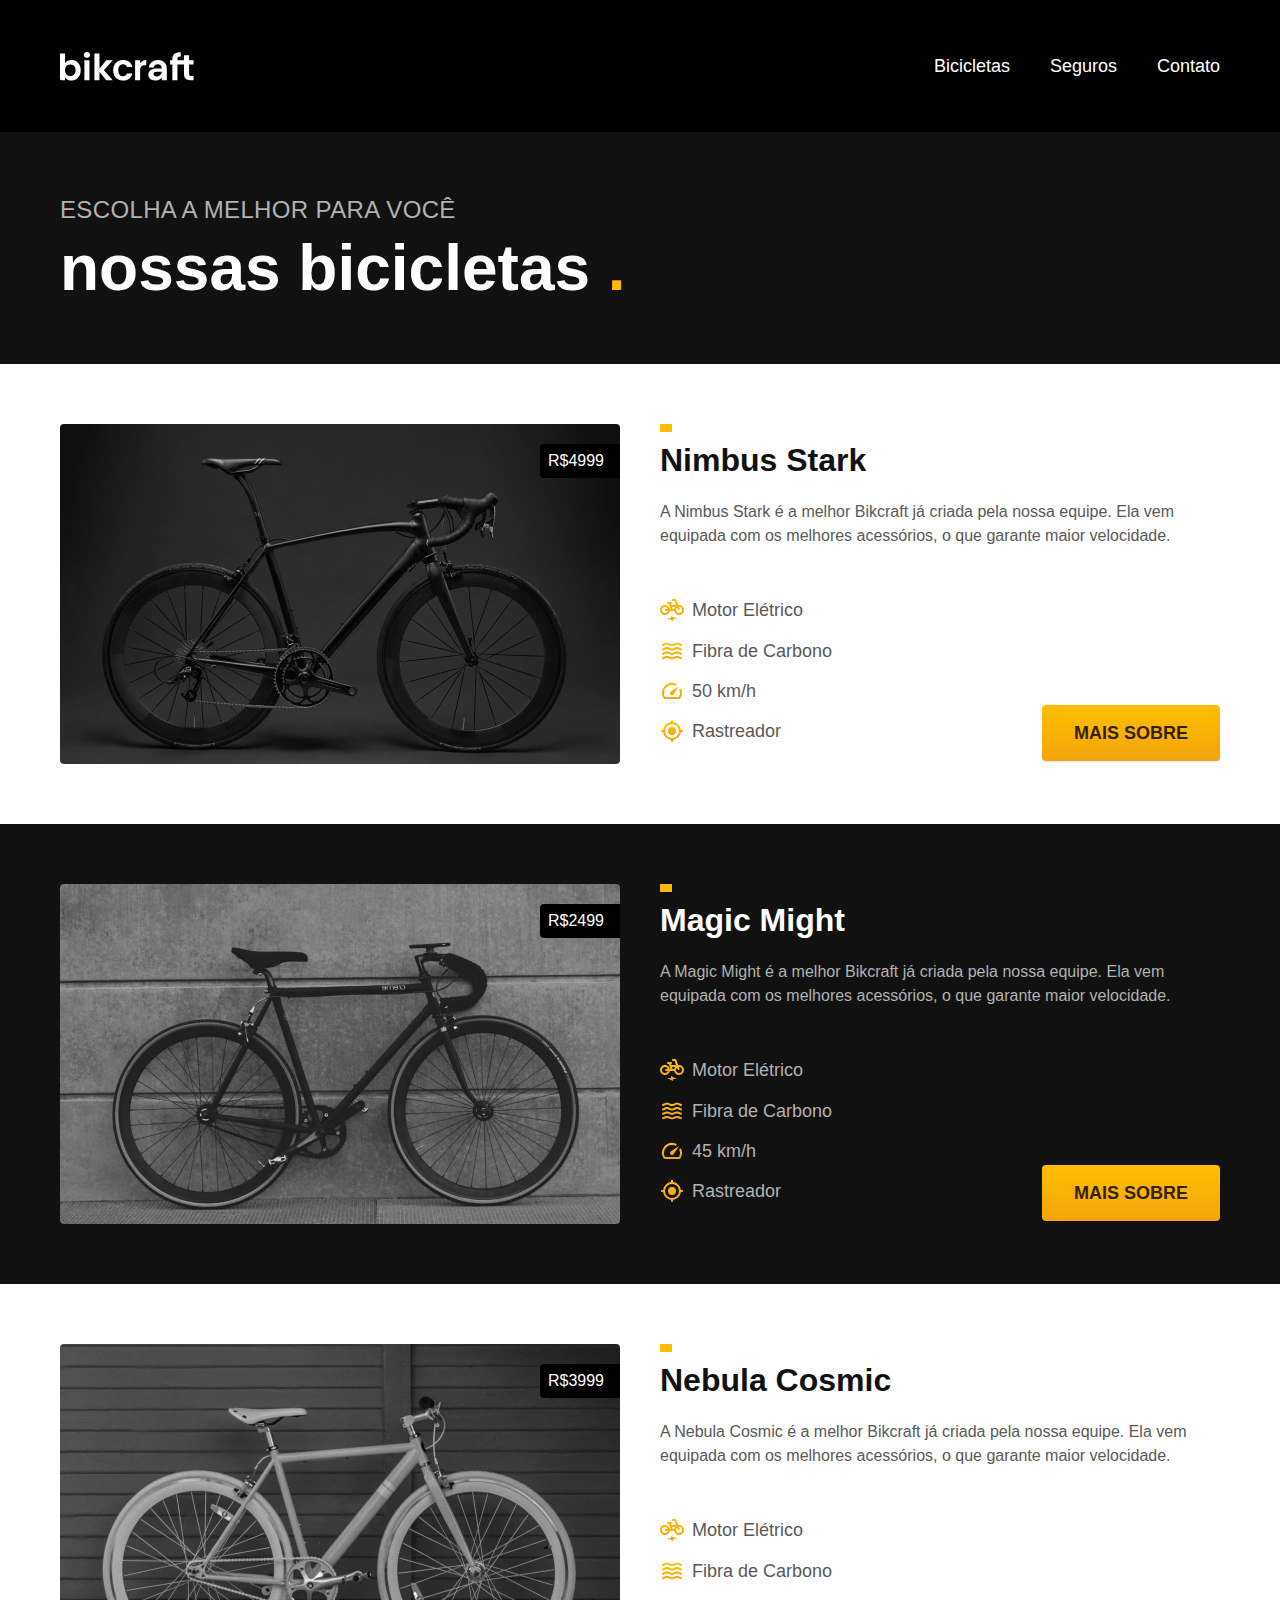
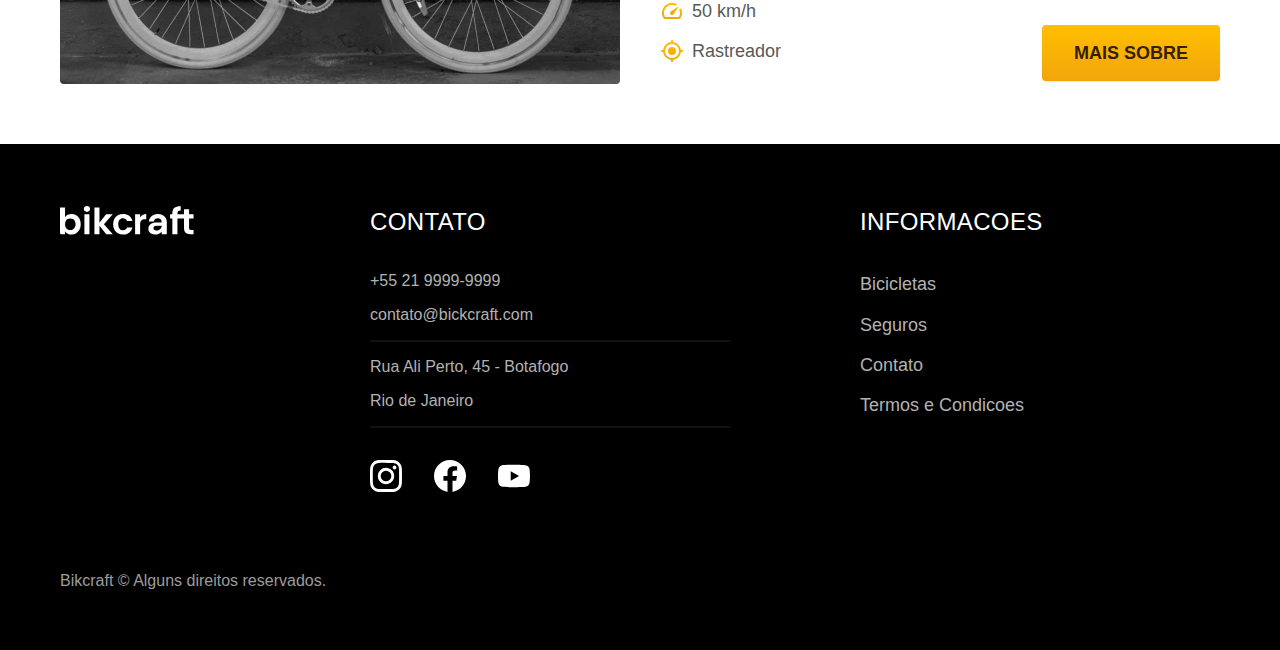
==== bicicletas.html @ ed925685 "paginas novas" ====
<!DOCTYPE html>
<html lang="pt-br">

<head>
  <meta charset="UTF-8">
  <meta name="viewport" content="width=device-width, initial-scale=1.0">
  <meta name="description" content="Termos e Condicoes">
  <link rel="stylesheet" href="css/style.css">
  <link rel="icon" href="./favicon.svg" type="image/svg+xml">
  <title>Bicicletas | BikCraft</title>
</head>

<body id="bicicletas">
  <header class="header-bg">
    <div class="header container">
      <a href="./"><img src="./img/bikcraft.svg" alt="Bicicleta Preta"></a>
      <nav aria-label="primaria">
        <ul class="header-menu font-1-m cor-0">
          <li><a href="./bicicletas.html">Bicicletas</a></li>
          <li><a href="./seguros.html">Seguros</a></li>
          <li><a href="./contato.html">Contato</a></li>
        </ul>
      </nav>
    </div>
  </header>

  <main>
    <div class="titulo-bg">
      <div class="titulo container">
        <p class="font-2-l-b cor-5">Escolha a melhor para você</p>
        <h1 class="font-1-xxl cor-0">nossas bicicletas <span class="cor-p1">.</span></h1>
      </div>
    </div>

    <div class="bicicletas container">
      <div class="bicicletas-imagem">
        <img src="./img/bicicletas/nimbus.jpg" alt="Bicicleta preta">
        <span class="font-2-m cor-0">R$4999</span>
      </div>
      <div class="bicicletas-conteudo">
        <h2 class="font-1-xl">Nimbus Stark</h2>
        <p class="font-2-s cor-8">A Nimbus Stark é a melhor Bikcraft já criada pela nossa equipe. Ela vem equipada com os melhores acessórios, o que garante maior velocidade.</p>

        <ul class="font-1-m cor-8">
          <li><img src="./img/icones/eletrica.svg" alt="">Motor Elétrico</li>
          <li><img src="./img/icones/carbono.svg" alt="">Fibra de Carbono</li>
          <li><img src="./img/icones/velocidade.svg" alt="">50 km/h</li>
          <li><img src="./img/icones/rastreador.svg" alt="">Rastreador</li>
        </ul>
        <a class="botao seta" href="./bicletas/nimbus.html">Mais sobre</a>
      </div>
    </div>

    <div class="bicicletas-bg">
      <div class="bicicletas container">
        <div class="bicicletas-imagem">
          <img src="./img/bicicletas/magic.jpg" alt="Bicicleta preta">
          <span class="font-2-m cor-0">R$2499</span>
        </div>
        <div class="bicicletas-conteudo">
          <h2 class="font-1-xl cor-0">Magic Might</h2>
          <p class="font-2-s cor-5">A Magic Might é a melhor Bikcraft já criada pela nossa equipe. Ela vem equipada com os melhores acessórios, o que garante maior velocidade.</p>

          <ul class="font-1-m cor-5">
            <li><img src="./img/icones/eletrica.svg" alt="">Motor Elétrico</li>
            <li><img src="./img/icones/carbono.svg" alt="">Fibra de Carbono</li>
            <li><img src="./img/icones/velocidade.svg" alt="">45 km/h</li>
            <li><img src="./img/icones/rastreador.svg" alt="">Rastreador</li>
          </ul>
          <a class="botao seta" href="./bicletas/magic.html">Mais sobre</a>
        </div>
      </div>
    </div>

    <div class="bicicletas container">
      <div class="bicicletas-imagem">
        <img src="./img/bicicletas/nebula.jpg" alt="Bicicleta preta">
        <span class="font-2-m cor-0">R$3999</span>
      </div>
      <div class="bicicletas-conteudo">
        <h2 class="font-1-xl">Nebula Cosmic</h2>
        <p class="font-2-s cor-8">A Nebula Cosmic é a melhor Bikcraft já criada pela nossa equipe. Ela vem equipada com os melhores acessórios, o que garante maior velocidade.</p>

        <ul class="font-1-m cor-8">
          <li><img src="./img/icones/eletrica.svg" alt="">Motor Elétrico</li>
          <li><img src="./img/icones/carbono.svg" alt="">Fibra de Carbono</li>
          <li><img src="./img/icones/velocidade.svg" alt="">50 km/h</li>
          <li><img src="./img/icones/rastreador.svg" alt="">Rastreador</li>
        </ul>
        <a class="botao seta" href="./bicletas/nebula.html">Mais sobre</a>
      </div>
    </div>
  </main>

  <footer class="footer-bg">
    <div class="footer container">
      <img src="./img/bikcraft.svg" alt="Bikcraft">
      <div class="footer-contato">
        <h3 class="font-2-l-b cor-0">Contato</h3>
        <ul class="font-2-m cor-5">
          <li><a href="tel:+552199999999">+55 21 9999-9999</a></li>
          <li><a href="mailto:contato@bickcraft.com">contato@bickcraft.com</a></li>
          <li>Rua Ali Perto, 45 - Botafogo</li>
          <li>Rio de Janeiro</li>
        </ul>
        <div class="footer-redes">
          <a href="./">
            <img src="./img/redes/instagram.svg" alt="instagram">
          </a>
          <a href="./">
            <img src="./img/redes/facebook.svg" alt="Facebook">
          </a>
          <a href="./">
            <img src="./img/redes/youtube.svg" alt="Youtube">
          </a>
        </div>
      </div>
      <div class="footer-informacoes">
        <h3 class="font-2-l-b cor-0">Informacoes</h3>
        <nav>
          <ul class="font-1-m cor-5">
            <li><a href="./bicicletas.html">Bicicletas</a></li>
            <li><a href="./seguros.html">Seguros</a></li>
            <li><a href="./contato.html">Contato</a></li>
            <li><a href="./termos.html">Termos e Condicoes</a></li>
          </ul>
        </nav>
      </div>
      <p class="footer-copy font-2-m cor-6">Bikcraft © Alguns direitos reservados.</p>
    </div>
  </footer>

</body>

</html>
---- css/style.css ----
@import "./global/header.css";
@import "./utilidades/tipografia.css";
@import "./utilidades/cores.css";

/*Global*/
@import "./global/global.css";
@import "./global/footer.css";

/*Home*/
@import "./global/home/introducao.css";
@import "./global/home/tecnologia.css";
@import "./global/home/parceiros.css";
@import "./global/home/depoimento.css";

/*Componentes*/
@import "./utilidades/componentes.css";

/*Bicicletas*/
@import "./bicicletas/bicicletas-lista.css";
@import "./bicicletas/bicicletas.css";

/*Seguros*/
@import "./seguros/seguros.css";

/*termos*/
@import "./termos/termos.css";
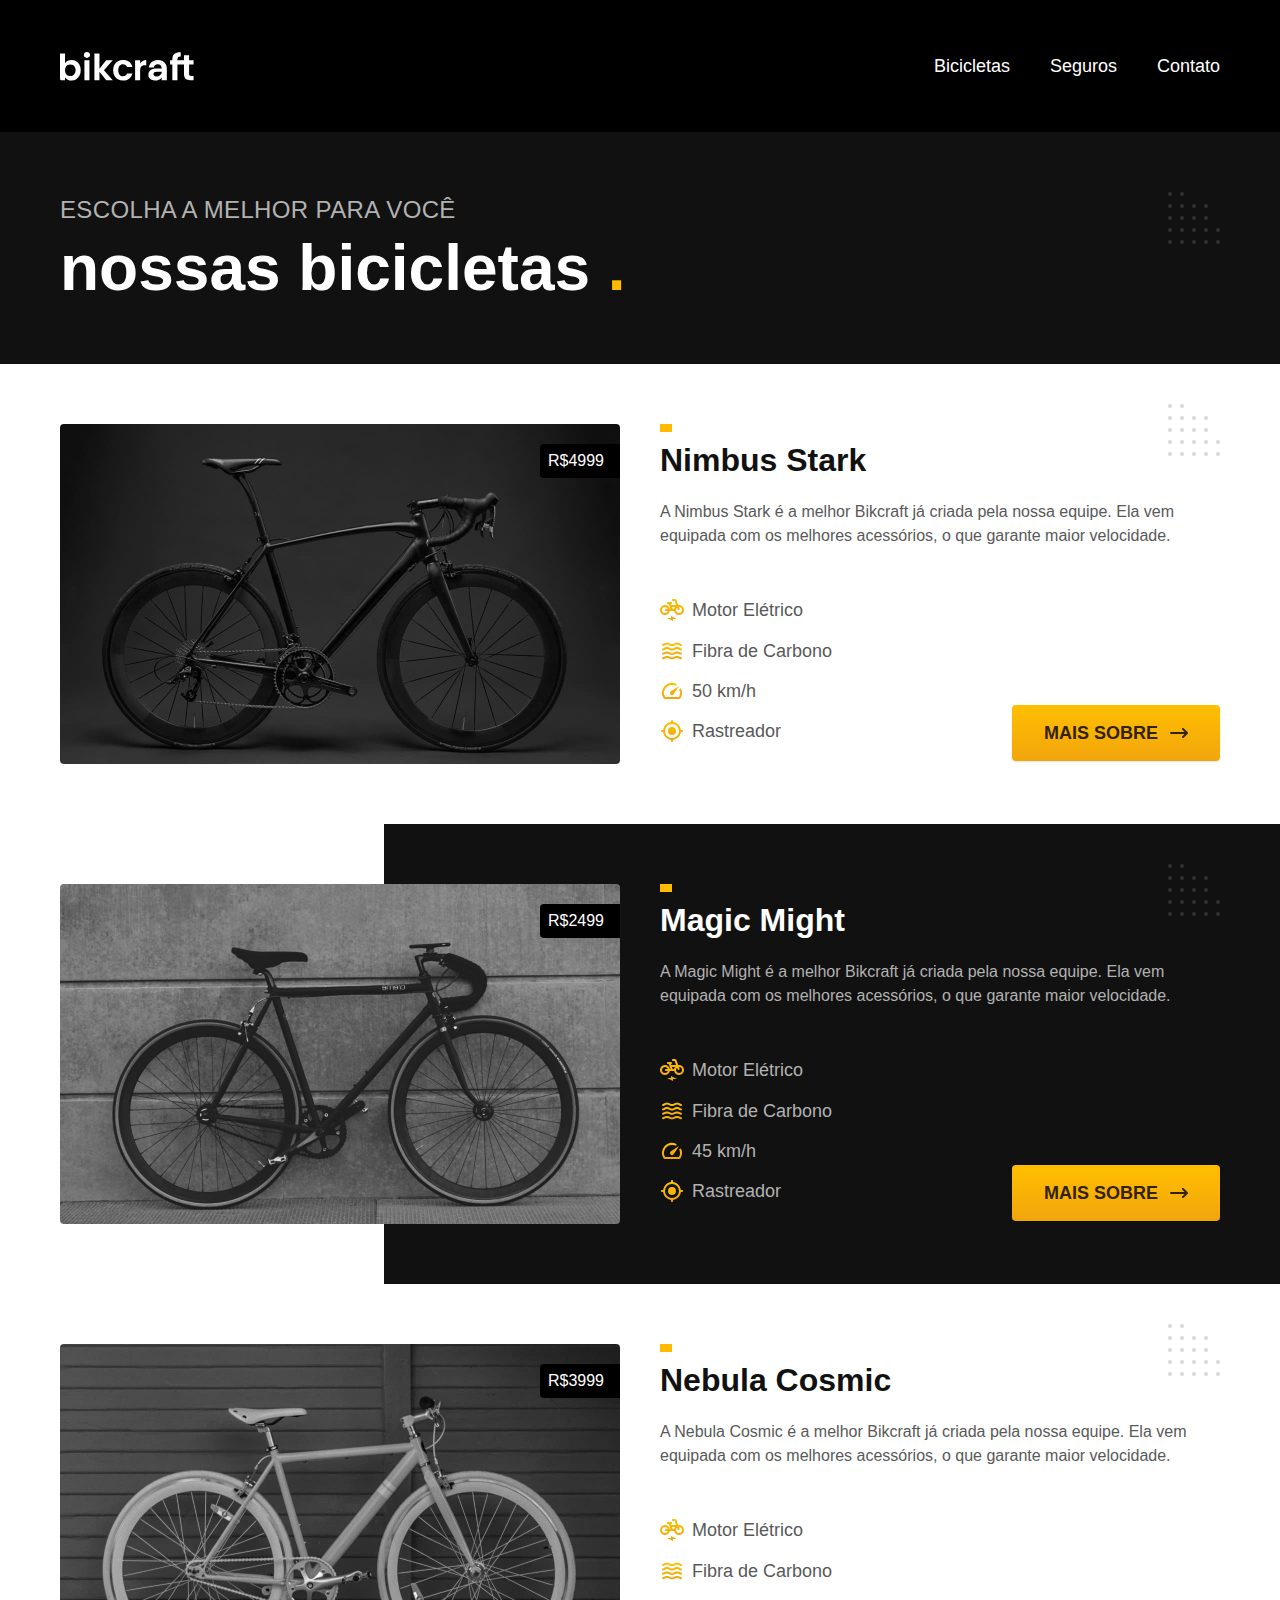
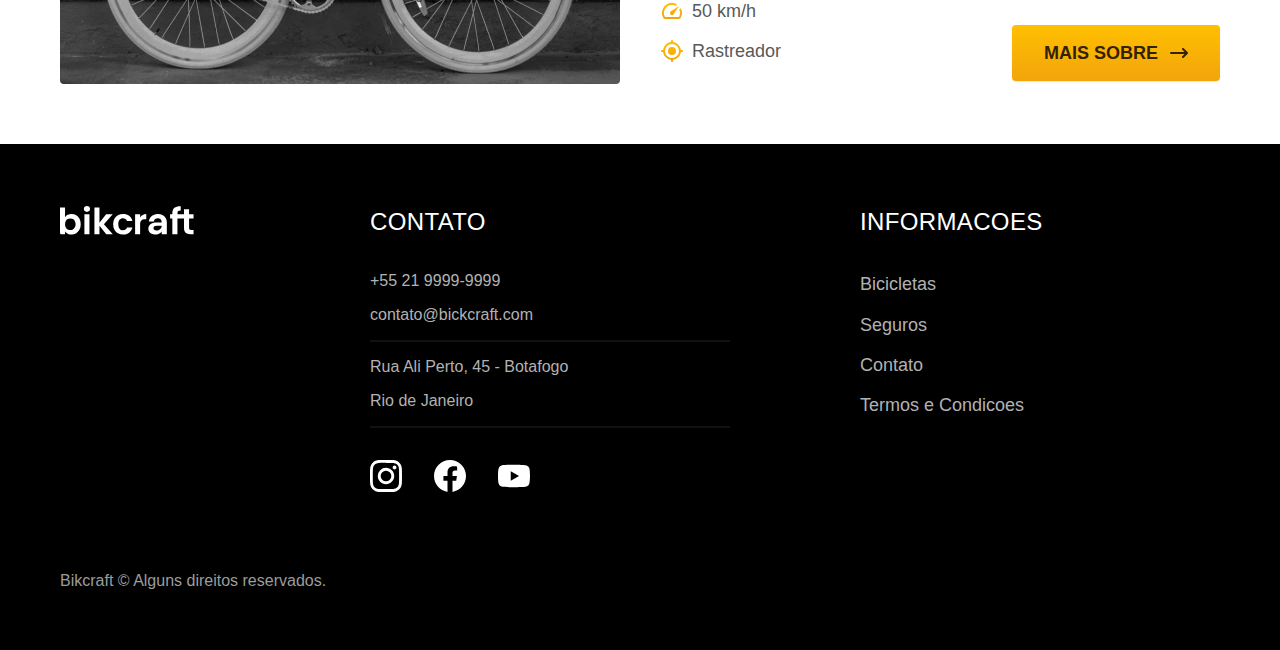
==== commit cdbca4a2: "paginas finais" ====
--- a/bicicletas.html
+++ b/bicicletas.html
@@ -5,6 +5,7 @@
   <meta charset="UTF-8">
   <meta name="viewport" content="width=device-width, initial-scale=1.0">
   <meta name="description" content="Termos e Condicoes">
+  <link rel="preload" href="css/style.css" as="style">
   <link rel="stylesheet" href="css/style.css">
   <link rel="icon" href="./favicon.svg" type="image/svg+xml">
   <title>Bicicletas | BikCraft</title>
@@ -47,7 +48,7 @@
           <li><img src="./img/icones/velocidade.svg" alt="">50 km/h</li>
           <li><img src="./img/icones/rastreador.svg" alt="">Rastreador</li>
         </ul>
-        <a class="botao seta" href="./bicletas/nimbus.html">Mais sobre</a>
+        <a class="botao seta" href="./bicicletas/nimbus.html">Mais sobre</a>
       </div>
     </div>
 
@@ -67,7 +68,7 @@
             <li><img src="./img/icones/velocidade.svg" alt="">45 km/h</li>
             <li><img src="./img/icones/rastreador.svg" alt="">Rastreador</li>
           </ul>
-          <a class="botao seta" href="./bicletas/magic.html">Mais sobre</a>
+          <a class="botao seta" href="./bicicletas/magic.html">Mais sobre</a>
         </div>
       </div>
     </div>
@@ -87,7 +88,7 @@
           <li><img src="./img/icones/velocidade.svg" alt="">50 km/h</li>
           <li><img src="./img/icones/rastreador.svg" alt="">Rastreador</li>
         </ul>
-        <a class="botao seta" href="./bicletas/nebula.html">Mais sobre</a>
+        <a class="botao seta" href="./bicicletas/nebula.html">Mais sobre</a>
       </div>
     </div>
   </main>
--- a/css/style.css
+++ b/css/style.css
@@ -1,6 +1,7 @@
 @import "./global/header.css";
 @import "./utilidades/tipografia.css";
 @import "./utilidades/cores.css";
+@import "./utilidades/formulario.css";
 
 /*Global*/
 @import "./global/global.css";
@@ -19,8 +20,21 @@
 @import "./bicicletas/bicicletas-lista.css";
 @import "./bicicletas/bicicletas.css";
 
+/*Bicicleta*/
+@import "./bicicleta/bicicleta.css";
+@import "./bicicleta/seguro.css";
+
 /*Seguros*/
 @import "./seguros/seguros.css";
+@import "./seguros/vantagens.css";
+@import "./seguros/perguntas.css";
 
 /*termos*/
 @import "./termos/termos.css";
+
+/*Contato*/
+@import "./contato/contato.css";
+@import "./contato/lojas.css";
+
+/*Orcamento*/
+@import "./orcamento/orcamento.css";
--- a/css/style.css
+++ b/css/style.css
@@ -1,6 +1,7 @@
 @import "./global/header.css";
 @import "./utilidades/tipografia.css";
 @import "./utilidades/cores.css";
+@import "./utilidades/formulario.css";
 
 /*Global*/
 @import "./global/global.css";
@@ -19,8 +20,21 @@
 @import "./bicicletas/bicicletas-lista.css";
 @import "./bicicletas/bicicletas.css";
 
+/*Bicicleta*/
+@import "./bicicleta/bicicleta.css";
+@import "./bicicleta/seguro.css";
+
 /*Seguros*/
 @import "./seguros/seguros.css";
+@import "./seguros/vantagens.css";
+@import "./seguros/perguntas.css";
 
 /*termos*/
 @import "./termos/termos.css";
+
+/*Contato*/
+@import "./contato/contato.css";
+@import "./contato/lojas.css";
+
+/*Orcamento*/
+@import "./orcamento/orcamento.css";
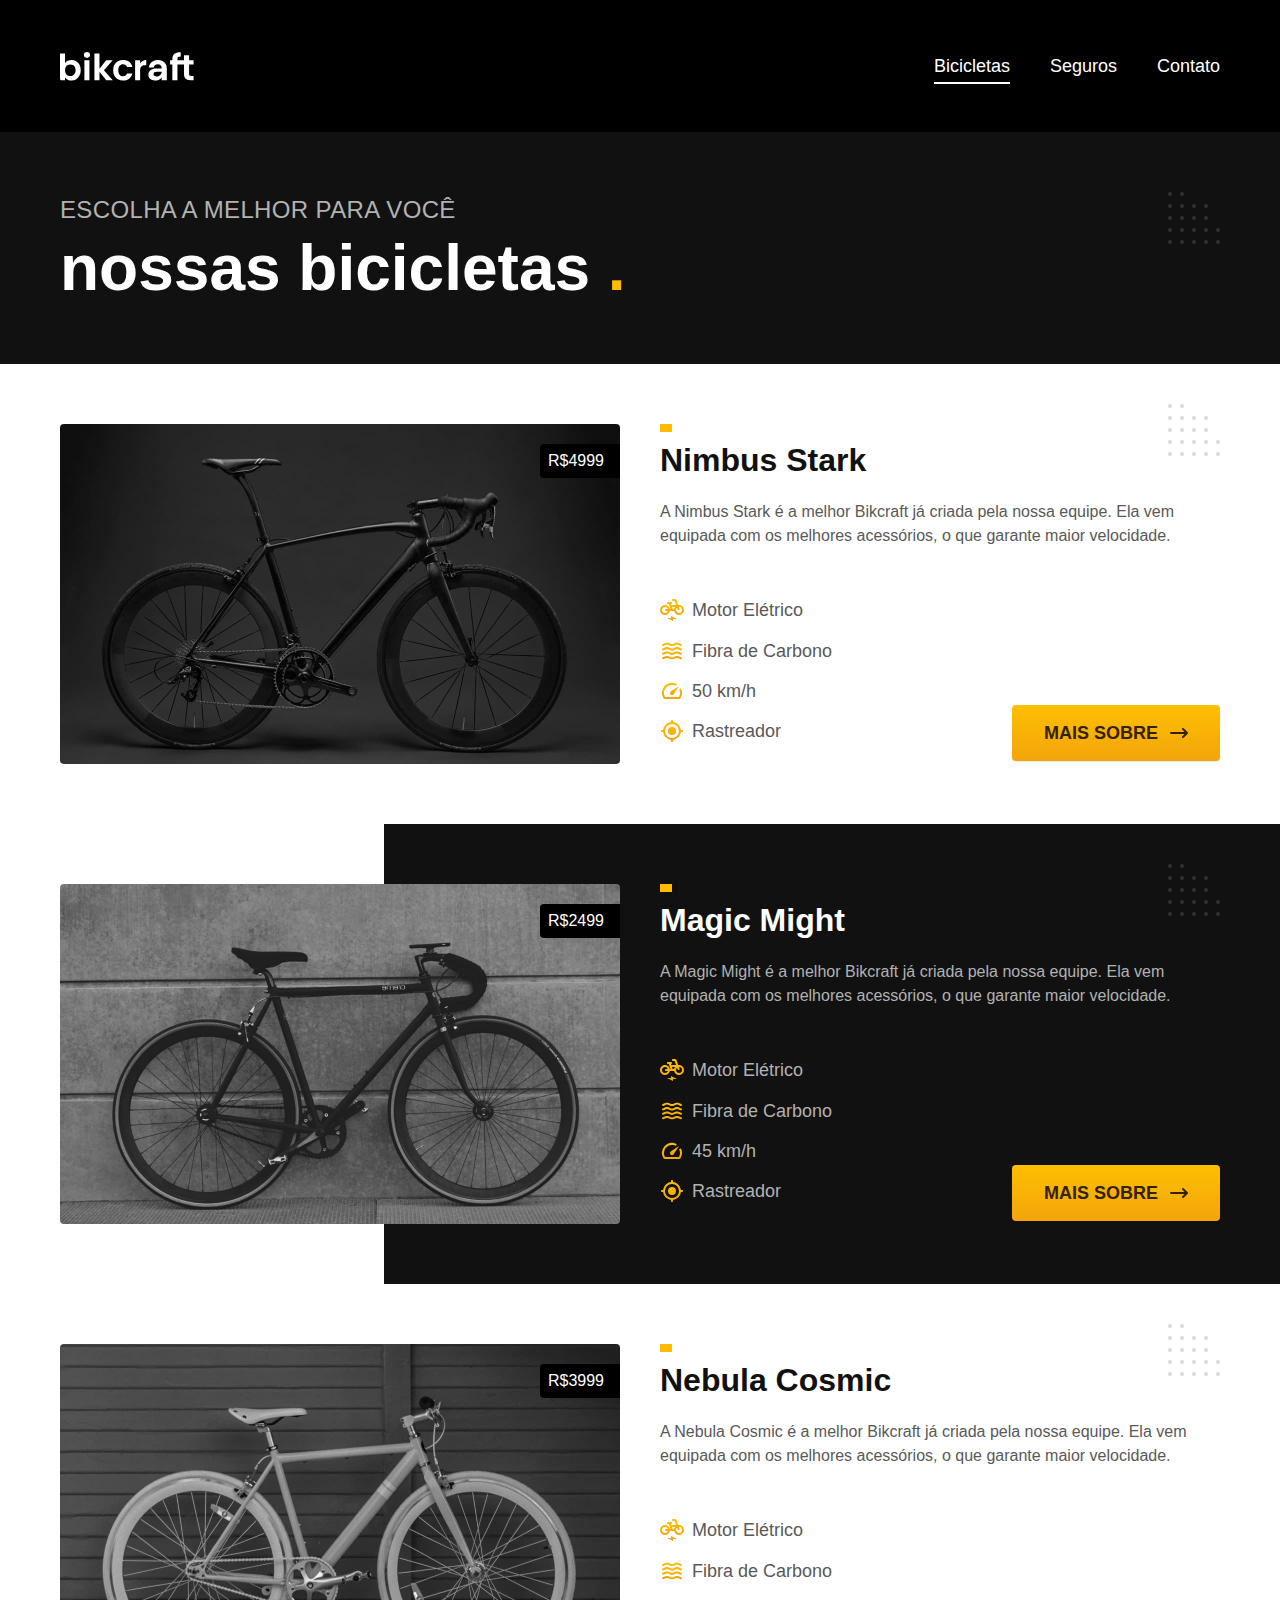
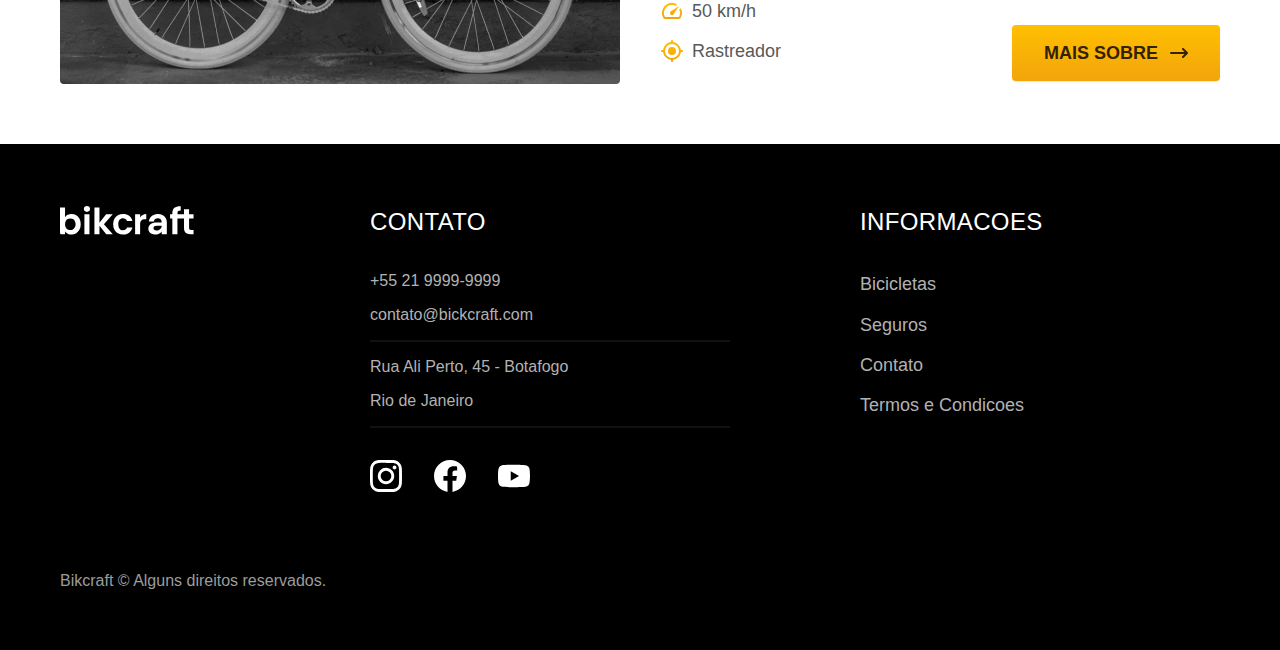
==== commit dedd6d05: "otimizado para producao" ====
--- a/bicicletas.html
+++ b/bicicletas.html
@@ -5,10 +5,12 @@
   <meta charset="UTF-8">
   <meta name="viewport" content="width=device-width, initial-scale=1.0">
   <meta name="description" content="Termos e Condicoes">
-  <link rel="preload" href="css/style.css" as="style">
-  <link rel="stylesheet" href="css/style.css">
+  <link rel="icon" href="favicon.svg" type="image/svg+xml">
+  <link rel="preload" href="css/style.min.css" as="style">
+  <link rel="stylesheet" href="css/style.min.css">
   <link rel="icon" href="./favicon.svg" type="image/svg+xml">
   <title>Bicicletas | BikCraft</title>
+  <script>document.documentElement.classList.add('js')</script>
 </head>
 
 <body id="bicicletas">
@@ -131,6 +133,7 @@
     </div>
   </footer>
 
+  <script src="./js/script.js"></script>
 </body>
 
 </html>--- a/css/style.min.css
+++ b/css/style.min.css
@@ -0,0 +1 @@
+.header-bg{background-color:var(--cor-12)}.header{display:flex;justify-content:space-between;align-items:center;flex-wrap:wrap;gap:1.5rem;padding-top:1.25rem;padding-bottom:1.25rem}.header-menu{display:flex;gap:2.5rem;flex-wrap:wrap}.header-menu a{padding:1rem 0;display:inline-block;position:relative}.header-menu a:after{content:"";display:block;width:0;height:2px;background:var(--cor-0);margin-top:4px;transition:.3s;position:absolute}.header-menu a.ativo::after,.header-menu a:hover:after{width:100%}@media (max-width:800px){.header-menu a{padding:.75rem 1rem;background:var(--cor-11);border-radius:4px}.header-menu{gap:1.5rem}.header-menu a:hover{background-color:var(--cor-10)}.header-menu a:after{display:none}}@media (max-width:600px){.header-menu{gap:.75rem}.header-menu a{padding:.5rem .75rem;font-size:.875rem}}.font-1-xs{font:400 0.75rem/1.35 Poppins,sans-serif}.font-2-xs{font:400 0.875rem/1.43 Roboto,sans-serif}.font-1-s{font:400 1rem/1.5 Poppins,sans-serif}.font-2-s{font:400 1rem/1.5 Roboto,sans-serif}.font-1-m,.font-1-m-b{font:400 1.125rem/1.35 Poppins,sans-serif}.font-2-m{font:500 1.125/1.35 Roboto,sans-serif}.font-1-m-b{font-weight:600}.font-1-l{font:400 1.5rem/1.5 Poppins,sans-serif}.font-2-l,.font-2-l-b{font:400 1.5rem/1.5 Roboto,sans-serif}.font-2-l-b{font-weight:500;letter-spacing:.015em;text-transform:uppercase}.font-1-xl{font:600 2rem/1.25 Poppins,sans-serif}.font-2-xl{font:500 2rem/1.25 Roboto,sans-serif}.font-1-xxl{font:600 4rem/1.125 Poppins,sans-serif}@media (max-width:1200px){.font-1-xxl{font-size:3rem}.font-2-l,.font-2-l-b{font-size:1.125rem}}@media (max-width:800px){.font-1-xxl{font-size:2rem}.font-1-xl,.font-2-xl{font-size:1.5rem}}:root{--cor-0:#ffffff;--cor-1:#f7f7f7;--cor-2:#ededed;--cor-3:#dedede;--cor-4:#cccccc;--cor-5:#b2b2b2;--cor-6:#9c9c9c;--cor-7:#717171;--cor-8:#595959;--cor-9:#404040;--cor-10:#2e2e2e;--cor-11:#111111;--cor-12:#000000;--cor-p1:#ffbb00;--cor-p2:#e4a30b;--cor-p3:#a66f00;--cor-p4:#664400;--cor-p5:#332200}.cor-0{color:var(--cor-0)}.cor-1{color:var(--cor-1)}.cor-2{color:var(--cor-2)}.cor-3{color:var(--cor-3)}.cor-4{color:var(--cor-4)}.cor-5{color:var(--cor-5)}.cor-6{color:var(--cor-6)}.cor-7{color:var(--cor-7)}.cor-8{color:var(--cor-8)}.cor-9{color:var(--cor-9)}.cor-10{color:var(--cor-10)}.cor-11{color:var(--cor-11)}.cor-12{color:var(--cor-12)}.cor-p1{color:var(--cor-p1)}.fadeInDown{transform:translate3d(0,-20px,0)}.fadeInUp{transform:translate3d(0,20px,0)}.fadeInRight{transform:translate3d(20px,0,0)}.fadeInLeft{transform:translate3d(-20px,0,0)}.js [data-anime]{opacity:0}.js .anime{opacity:1;transform:none;transition:transform .8s,opacity .8s}.form{display:grid;grid-template-columns:1fr 1fr;gap:20px}.form label{display:block;font:400 1rem/1.5 Poppins,sans-serif;margin-bottom:4px}.form .col-2{grid-column:span 2}.form input[type=email],.form input[type=text],.form textarea{font:400 1rem/1.5 Roboto,sans-serif;background:var(--cor-1);border:1px solid var(--cor-2);padding:12px;border-radius:4px;width:100%;box-sizing:border-box}.form input[type=email]:focus,.form input[type=text]:focus,.form textarea:focus{outline:0;background-color:var(--cor-0);border-color:var(--cor-p1);box-shadow:0 0 0 2px #fea}@media (max-width:600px){.form{grid-template-columns:1fr}.form .col-2{grid-column:1}}body{font-family:Arial,Helvetica,sans-serif;margin:0;color:#111}blockquote,dd,h1,h2,h3,h4 ul,p{margin:0}ul{padding:0;list-style:none}a{text-decoration:none;color:inherit}img{max-width:100%;height:auto;display:block;border-radius:4px}img[src$=".jpg"]{border-radius:4px}.footer-bg{background-color:var(--cor-12)}.footer{display:grid;grid-template-columns:3fr 5fr 4fr;gap:40px;padding-top:60px;padding-bottom:60px}.footer h3{margin-bottom:32px}.footer-contato ul{margin-bottom:32px}.footer-contato li:nth-child(2n):after{content:"";display:block;max-width:360px;height:2px;background:var(--cor-11);margin-top:16px}.footer li{margin-bottom:16px}.footer-redes{display:flex;gap:32px}.footer a:hover{color:var(--cor-0)}.footer-copy{grid-column:1/-1;margin-top:40px}@media (max-width:800px){.footer>img{display:none}.footer{grid-template-columns:1fr 1fr}}@media (max-width:600px){.footer{grid-template-columns:1fr;gap:60px}.footer-copy{margin-top:0}}.introducao-bg{background:var(--cor-12) url("../img/dec/bottom-left.svg") no-repeat bottom 160px left 20px;box-shadow:inset 0 -120px var(--cor-0)}.introducao{display:grid;grid-template-columns:1fr 1fr;gap:0 2.5rem;box-sizing:border-box;padding-left:1.5rem;padding-right:1.5rem;margin-left:auto;margin-right:auto}.introducao img{width:100%;height:100%;object-fit:cover}.introducao-conteudo{align-self:end;padding-bottom:12.5rem}.introducao h1{margin-bottom:2rem}.introducao p{margin-bottom:1.5rem}@media (max-width:800px){.introducao h1{margin-bottom:1rem}.introducao-bg{background:var(--cor-11);padding:2.5rem;box-shadow:inset 0 -60px var(--cor-0)}.introducao{grid-template-columns:1fr;gap:2rem}.introducao-conteudo{padding-bottom:0}.introducao img{height:300px;width:100%}}.tecnologia-bg{background:var(--cor-11);box-shadow:inset 0 80px var(--cor-0),inset 0 -80px var(--cor-0)}.tecnologia{display:grid;grid-template-columns:1fr 1fr;gap:2.5rem}.tecnologia-imagem img{width:100%;height:100%;object-fit:cover;object-position:left}.tecnologia-conteudo{padding-top:10rem;padding-bottom:10rem}.tecnologia-conteudo>span{display:block;margin-bottom:1.25rem}.tecnologia-conteudo h2{margin-bottom:2rem}.tecnologia-conteudo>p{margin-bottom:1.25rem}.tecnologia a{margin-bottom:5rem}.tecnologia-vantagens{display:flex;gap:2.5rem}.tecnologia-vantagens img{width:1.5rem;margin-bottom:.5rem}.tecnologia-vantagens h3{margin-bottom:.5rem;width:max-content}@media (max-width:800px){.tecnologia-bg{box-shadow:initial}.tecnologia-conteudo{padding-top:3.75rem;padding-bottom:3.75rem}.tecnologia{grid-template-columns:1fr}.tecnologia-imagem{display:none}.tecnologia a{margin-bottom:3.75rem}}@media (max-width:600px){.tecnologia-vantagens{flex-direction:column}}.parceiros{padding-top:60px;padding-bottom:120px}.parceiros h2{padding-bottom:60px}.parceiros ul{max-width:1400px;margin:0 auto;display:grid;grid-template-columns:repeat(4,1fr);padding:0 20px}.parceiros li{padding:2rem;display:flex;border-left:2px solid var(--cor-2)}.parceiros img{margin:auto}.parceiros li:first-child,.parceiros li:nth-child(5){border-left:none}.parceiros li:nth-child(n+5){border-top:2px solid var(--cor-2)}@media (max-width:800px){.parceiros{padding-bottom:60px}.parceiros h2{padding-bottom:20px}.parceiros ul{grid-template-columns:repeat(2,1fr)}.parceiros li{padding:20px}.parceiros li:nth-child(n+3){border-top:2px solid var(--cor-2)}.parceiros li:nth-child(odd){border-left:none}}.depoimento{display:grid;grid-template-columns:1fr 1fr;background-color:var(--cor-p1);overflow:hidden}.depoimento img{border-radius:0;width:100%;height:100%;object-fit:cover}.depoimento-conteudo{padding:40px 40px 80px 80px;align-self:end;background:url("../img/dec/bottom-right-p.svg") no-repeat bottom 40px right 40px}.depoimento-conteudo p{max-width:32ch;font-family:Merriweather,serif;font-style:italic;font-weight:900;margin-bottom:32px;position:relative}.depoimento p::after,.depoimento p::before{font-size:5rem;color:var(--cor-p2);position:absolute}.depoimento p::before{left:-50px;top:-20px;content:"“"}.depoimento p::after{content:"”"}@media (max-width:800px){.depoimento{grid-template-columns:1fr;text-align:center}.depoimento-conteudo{padding:40px 20px;justify-self:center}.depoimento img{max-height:200px}}@media (min-width:1200px){.depoimento img{height:520px}}.container{max-width:1200px;margin-left:auto;margin-right:auto;padding-left:1.25rem;padding-right:1.25rem;box-sizing:border-box}.botao{display:inline-block;padding:1rem 2rem;background:linear-gradient(#ffbf00,#f2a50c);border-radius:4px;font-size:1.125rem;box-shadow:0 1px 2px rgba(0,0,0,.1);text-transform:uppercase;color:var(--cor-p5);font:600 1.125rem/1.35 Poppins,sans-serif;max-width:max-content;border:none;cursor:pointer}.botao:hover{background:linear-gradient(#ffb60d,#e59317)}.botao.secundario{background:var(--cor-10);color:var(--cor-2)}.botao.secundario:hover{background:var(--cor-9)}.botao.seta{display:flex;align-items:center}.botao.seta::after{content:"";display:inline-block;width:18px;height:10px;margin-left:12px;background:url("../img/icones/seta.svg");transition:transform .2s}.botao.seta:hover::after{transform:translateX(4px)}@media (max-width:600px){.introducao a{padding:.75rem 1rem;font-size:1rem}}.link{display:inline-block;color:var(--cor-p1);font:500 1.5rem/1.5 Poppins,sans-serif;text-transform:uppercase}.link::after{content:"";display:block;width:100%;height:4px;background-color:currentColor}.link:hover{color:var(--cor-0)}.titulo-bg{background-color:var(--cor-11);padding-top:60px;padding-bottom:60px}.titulo{background:url("../img/dec/top-right.svg") no-repeat top right 20px}.titulo p{margin-bottom:4px}@media (max-width:800px){.titulo-bg{padding-top:40px;padding-bottom:40px}.titulo p{font-size:1rem;text-transform:lowercase;font-weight:400}}.bicicletas-lista{padding-top:3.75rem;padding-bottom:7.5rem}.bicicletas-lista h2{margin-bottom:2.5rem}.bicicletas-lista ul{display:flex;gap:2.5rem;max-width:1400px;padding:0 1.25rem 1.25rem 1.25rem;margin-left:auto;margin-right:auto;overflow-x:auto}#bicicleta .bicicletas-lista ul{padding:0 0 20px 0}.bicicletas-lista li{min-width:280px}.bicicletas-lista a{display:block}.bicicletas-lista img{margin-bottom:1rem}.bicicletas-lista h3{margin-bottom:.5rem;display:flex;align-items:center}.bicicletas-lista h3::before{content:"";background:var(--cor-p1);width:.75rem;height:.5rem;display:inline-block;margin-right:.5rem;transition:.2s}.bicicletas-lista a:hover h3::before{width:1.5rem}.bicicletas-lista li span{padding-left:1.25rem}@media (max-width:800px){.bicicletas-lista{padding-bottom:3.75rem}.bicicletas-lista ul{gap:1.25rem}}.bicicletas-bg{background:linear-gradient(to right,var(--cor-0) 30%,var(--cor-11) 0)}.bicicletas{display:grid;grid-template-columns:1fr 1fr;gap:40px;padding-top:60px;padding-bottom:60px;background:url("../img/dec/top-right.svg") no-repeat top 40px right 20px}.bicicletas-imagem{position:relative}.bicicletas-imagem span{background-color:var(--cor-12);padding:8px 16px 8px 8px;display:inline-block;position:absolute;top:20px;right:0;border-radius:4px 0 0 4px}.bicicletas-conteudo{display:grid;grid-template-columns:1fr auto;align-content:start}.bicicletas h2,.bicicletas p{grid-column:1/-1}.bicicletas h2{margin-bottom:20px}.bicicletas h2::before{content:"";display:block;width:12px;height:8px;background:var(--cor-p1);margin-bottom:8px}.bicicletas p{margin-bottom:32px}.bicicletas a{place-self:end}.bicicletas li{display:flex;align-items:center}.bicicletas ul{display:grid;gap:16px}.bicicletas-conteudo img{width:24px;margin-right:8px}@media (max-width:800px){.bicicletas-bg{background:var(--cor-11)}.bicicletas{grid-template-columns:1fr;gap:20px;padding-top:40px;padding-bottom:40px}}@media (max-width:600px){.bicicletas-conteudo{grid-template-columns:1fr}.bicicletas ul{font-size:1rem;margin-bottom:32px;grid-template-columns:1fr 1fr}.bicicletas-conteudo a{place-self:start}}.bicicleta{display:grid;grid-template-columns:1fr 1fr;gap:40px;align-items:start;padding-top:60px;padding-bottom:60px}#bicicleta .titulo p{text-transform:uppercase}.bicicleta-imagens{display:flex;flex-wrap:wrap;gap:20px}.bicicleta-imagens img{flex:1;min-width:200px}.bicicleta-imagens img:first-child{min-width:100%}.bicicleta-conteudo>p{margin-bottom:32px}.bicicleta-comprar{display:grid;grid-template-columns:max-content auto;align-items:center;justify-items:start;gap:8px 12px;margin-bottom:40px}.bicicleta-comprar a{grid-row:span 2}.bicicleta-comprar span{display:flex;align-items:center;background-color:var(--cor-12);border-radius:4px;padding:4px 8px;gap:8px}.bicicleta-conteudo h2{text-transform:uppercase;letter-spacing:.015em;margin-bottom:12px}.bicicleta-ficha,.bicicleta-informacoes{padding:32px;background-color:var(--cor-12);border-radius:4px}.bicicleta-informacoes{margin-bottom:40px;display:grid;grid-template-columns:1fr 1fr;gap:32px}.bicicleta-informacoes img{width:24px;margin-bottom:8px}.bicicleta-informacoes h3{margin-bottom:8px}.bicicleta-ficha li{padding:8px 0;display:flex;justify-content:space-between;border-bottom:1px solid var(--cor-11)}.bicicleta-ficha li:last-child{border:none}.bicicleta-ficha span{color:var(--cor-6)}@media (max-width:800px){.bicicleta{grid-template-columns:1fr;padding-top:40px;padding-bottom:40px}.bicicleta-imagens{grid-row:2}}@media (max-width:400px){.bicicleta-informacoes{grid-template-columns:1fr}.bicicleta-comprar{grid-template-columns:1fr}}.seguro-bg{background-color:var(--cor-11);box-shadow:inset 0 120px var(--cor-0),inset 0 -120px var(--cor-12)}.seguro{display:grid;grid-template-columns:1fr 1fr;align-items:center;justify-items:center;gap:40px}.seguro-imagem img{width:100%;height:100%;object-fit:cover}.seguro-conteudo{padding-top:180px;padding-bottom:180px}.seguro-conteudo h2{margin-bottom:32px}.seguro-conteudo p{margin-bottom:20px}@media (max-width:800px){.seguro{grid-template-columns:1fr}.seguro-conteudo{grid-row:1;padding-top:40px;padding-bottom:0}.seguro-bg{box-shadow:inset 0 -60px var(--cor-12)}}.seguros-bg{background:var(--cor-11)}.seguros{padding-top:60px;padding-bottom:60px;display:grid;grid-template-columns:1fr 1fr;gap:40px;align-items:center}#seguros .seguros{padding-top:0}.seguros h2{grid-column:1/-1}.seguros-item{background:var(--cor-12);padding:32px 32px 32px 60px;border-radius:4px;display:grid;grid-template-columns:1fr auto}.seguros-item h3{margin-bottom:60px}.seguros-item span{grid-column:2;display:block;text-align:right}.seguros-item ul{grid-column:1/-1;margin-bottom:32px}.seguros-item li+li{margin-top:20px}.seguros-item li{display:flex;align-items:center;position:relative}.seguros-item li::before{content:"";display:inline-block;width:13px;height:9px;background-image:url("../img/icones/lista.svg");position:absolute;left:-21px}.seguros-item a{grid-column:1/-1}@media (max-width:800px){.seguros{grid-template-columns:1fr}}.vantagens-bg{background:var(--cor-12)}.vantagens{padding-top:120px;padding-bottom:120px}.vantagens h2{margin-bottom:60px}.vantagens ul{display:grid;grid-template-columns:repeat(auto-fit,minmax(280px,max-content));gap:40px 80px}.vantagens h3,.vantagens img{margin-bottom:8px}@media (max-width:800px){.vantagens{padding-top:60px;padding-bottom:60px}.vantagens h2{margin-bottom:40px}.vantagens ul{gap:20px}}.perguntas{padding-top:120px;padding-bottom:120px}.perguntas h2{margin-bottom:60px}.perguntas dl>div{padding:20px;border-radius:4px}.perguntas dl>div:nth-child(odd){background-color:var(--cor-1)}.perguntas button{display:grid;grid-template-columns:auto 1fr auto;align-items:center;gap:8px;cursor:pointer;border:none;background:0 0;width:100%;text-align:left}.perguntas button::before{content:"";display:inline-block;width:12px;height:8px;background-color:var(--cor-p1)}.perguntas button::after{content:"";display:inline-block;width:14px;height:6px;background:url("../img/icones/seta-abrir.svg");transition:.3s}.perguntas button:hover::after,.perguntas button[aria-expanded=true]::after{transform:rotate(180deg)}.js .perguntas dd{display:none}.js .perguntas dd.ativa{display:block}.perguntas dd{padding-left:20px;padding-top:16px;max-width:80ch}@media (max-width:800px){.perguntas{padding-top:60px;padding-bottom:60px}.perguntas h2{margin-bottom:40px}}.termos{padding-top:80px;padding-bottom:80px}.termos h2{margin-bottom:20px;font-weight:600}.termos p+h2{margin-top:40px}.termos p{max-width:75ch;margin-bottom:24px}#contato{background:linear-gradient(var(--cor-11) 600px,var(--cor-1) 0)}.contato{display:grid;grid-template-columns:5fr 7fr}.contato-dados,.contato-formulario{padding:60px;box-shadow:0 1px 2px rgba(0,0,0,.1)}.contato-dados{border-radius:5px 0 0 5px;background:var(--cor-12) url("../img/dec/bottom-left.svg") no-repeat bottom 20px left 20px}.contato-formulario{border-radius:0 5px 5px 0;background:var(--cor-0) url("../img/dec/bottom-right.svg") no-repeat bottom 20px right 20px}.contato-dados h2{margin-bottom:60px}.contato-endereco{margin-bottom:32px;background:url("../img/icones/local.svg") no-repeat 0 2px;padding-left:28px}.contato-endereco p{margin-bottom:8px}.contato-meios a{display:block;max-width:max-content;margin-bottom:8px;padding-left:28px}.contato-meios a:hover{color:var(--cor-0)}.contato-meios a:first-child{background:url("../img/icones/email.svg") no-repeat 0 2px}.contato-meios a:nth-child(2){margin-bottom:32px}.contato-meios a:nth-child(3){background:url("../img/icones/telefone.svg") no-repeat 0 2px;margin-bottom:60px}.contato-redes{display:flex;gap:32px;padding-left:28px}@media (max-width:800px){.contato{grid-template-columns:1fr}.contato-dados,.contato-formulario{padding:20px}.contato-dados{border-radius:5px 5px 0 0;background:var(--cor-12)}.contato-formulario{border-radius:0 0 5px 5px}.contato-dados h2,.contato-meios a:nth-child(3){margin-bottom:32px}.contato-redes{margin-bottom:12px}}.lojas{display:grid;grid-template-columns:1fr 1fr;gap:0 40px;padding-top:120px;padding-bottom:120px}.lojas h2{grid-column:1/-1;margin-bottom:60px}.lojas img{border-radius:4px 4px 0 0}.lojas-item{border-radius:4px;background:var(--cor-0);box-shadow:0 1px 2px rgba(0,0,0,.1)}.lojas-conteudo{display:grid;grid-template-columns:1fr 1fr;gap:32px 16px;padding:32px}.lojas-conteudo h3{grid-column:1/-1}.lojas-dados{display:grid;gap:8px;border-left:2px solid var(--cor-2);padding-left:12px}.lojas-tempo{display:flex;align-items:center;gap:8px}@media (max-width:800px){.lojas{gap:20px;padding-top:60px;padding-bottom:60px}.lojas h2{margin-bottom:32px}.lojas-conteudo{grid-template-columns:1fr}}@media (max-width:600px){.lojas{grid-template-columns:1fr}}#orcamento{background:linear-gradient(var(--cor-11) 600px,var(--cor-1) 0)}.orcamento{display:grid;grid-template-columns:5fr 7fr;padding-bottom:120px}.orcamento h2{text-transform:uppercase;position:relative;display:flex;align-items:center}.orcamento h2::before{content:"";display:inline-block;width:4px;height:8px;background-color:var(--cor-p1);position:absolute;left:-12px}.orcamento-dados,.orcamento-produto{padding:60px;box-shadow:0 1px 2px rgba(0,0,0,.1)}.orcamento-produto{border-radius:5px 0 0 5px;background:var(--cor-12) url("../img/dec/bottom-left.svg") no-repeat bottom 20px left 20px;display:grid;grid-template-columns:1fr 1fr;align-content:start;gap:20px}.orcamento-dados{border-radius:0 5px 5px 0;background:var(--cor-0) url("../img/dec/bottom-right.svg") no-repeat bottom 20px right 20px}.orcamento-produto label{font:400 1rem/1.5 Poppins,sans-serif;color:var(--cor-4);background:var(--cor-10);padding:12px 16px;border-radius:4px;cursor:pointer;display:grid;grid-template-columns:auto 1fr auto;align-items:center;border:1px solid var(--cor-10)}.orcamento-produto input:checked+label{background:var(--cor-0);color:var(--cor-11)}.orcamento-produto>*{grid-column:1/-1}.orcamento-produto>label{grid-column:initial}.orcamento-produto input{position:absolute;opacity:0;pointer-events:none}.orcamento-produto label::before{content:"";display:inline-block;width:12px;height:12px;border:1px solid var(--cor-6);border-radius:50%;box-sizing:border-box;margin-right:8px}.orcamento-produto input:checked+label::before{border-color:var(--cor-7);box-shadow:inset 0 0 0 3px var(--cor-0),inset 0 0 0 6px var(--cor-7)}#bikcraft:checked~#orcamento-bikcraft,#seguro:checked~#orcamento-seguro{display:grid;gap:20px}.orcamento-produto label:hover{background:var(--cor-9);border-color:var(--cor-9)}.orcamento-produto input:focus+label{box-shadow:0 0 0 2px var(--cor-p1);border-color:var(--cor-12)}.orcamento-produto label span{display:none}.orcamento-produto input:checked+label span{display:inline-block}.orcamento-conteudo h2,.orcamento-dados h2:nth-of-type(n+2){margin-top:20px}.orcamento-conteudo{display:none}.orcamento-detalhes{display:none;grid-template-columns:1fr 1fr;background:var(--cor-0);padding:20px;border-radius:4px;align-items:center}.orcamento-detalhes li{display:flex;align-items:center;margin-bottom:8px}.orcamento-detalhes li img{width:16px;margin-right:8px}.orcamento-produto input:checked+label+.orcamento-detalhes{display:grid}@media (max-width:1200px){.orcamento-dados,.orcamento-produto{padding:32px}}@media (max-width:800px){.orcamento{grid-template-columns:1fr}.orcamento-dados{border-radius:0 0 5px 5px}.orcamento-produto{border-radius:5px 5px 0 0}}@media (max-width:400px){.orcamento-produto{grid-template-columns:1fr}}--- a/css/style.min.css
+++ b/css/style.min.css
@@ -0,0 +1 @@
+.header-bg{background-color:var(--cor-12)}.header{display:flex;justify-content:space-between;align-items:center;flex-wrap:wrap;gap:1.5rem;padding-top:1.25rem;padding-bottom:1.25rem}.header-menu{display:flex;gap:2.5rem;flex-wrap:wrap}.header-menu a{padding:1rem 0;display:inline-block;position:relative}.header-menu a:after{content:"";display:block;width:0;height:2px;background:var(--cor-0);margin-top:4px;transition:.3s;position:absolute}.header-menu a.ativo::after,.header-menu a:hover:after{width:100%}@media (max-width:800px){.header-menu a{padding:.75rem 1rem;background:var(--cor-11);border-radius:4px}.header-menu{gap:1.5rem}.header-menu a:hover{background-color:var(--cor-10)}.header-menu a:after{display:none}}@media (max-width:600px){.header-menu{gap:.75rem}.header-menu a{padding:.5rem .75rem;font-size:.875rem}}.font-1-xs{font:400 0.75rem/1.35 Poppins,sans-serif}.font-2-xs{font:400 0.875rem/1.43 Roboto,sans-serif}.font-1-s{font:400 1rem/1.5 Poppins,sans-serif}.font-2-s{font:400 1rem/1.5 Roboto,sans-serif}.font-1-m,.font-1-m-b{font:400 1.125rem/1.35 Poppins,sans-serif}.font-2-m{font:500 1.125/1.35 Roboto,sans-serif}.font-1-m-b{font-weight:600}.font-1-l{font:400 1.5rem/1.5 Poppins,sans-serif}.font-2-l,.font-2-l-b{font:400 1.5rem/1.5 Roboto,sans-serif}.font-2-l-b{font-weight:500;letter-spacing:.015em;text-transform:uppercase}.font-1-xl{font:600 2rem/1.25 Poppins,sans-serif}.font-2-xl{font:500 2rem/1.25 Roboto,sans-serif}.font-1-xxl{font:600 4rem/1.125 Poppins,sans-serif}@media (max-width:1200px){.font-1-xxl{font-size:3rem}.font-2-l,.font-2-l-b{font-size:1.125rem}}@media (max-width:800px){.font-1-xxl{font-size:2rem}.font-1-xl,.font-2-xl{font-size:1.5rem}}:root{--cor-0:#ffffff;--cor-1:#f7f7f7;--cor-2:#ededed;--cor-3:#dedede;--cor-4:#cccccc;--cor-5:#b2b2b2;--cor-6:#9c9c9c;--cor-7:#717171;--cor-8:#595959;--cor-9:#404040;--cor-10:#2e2e2e;--cor-11:#111111;--cor-12:#000000;--cor-p1:#ffbb00;--cor-p2:#e4a30b;--cor-p3:#a66f00;--cor-p4:#664400;--cor-p5:#332200}.cor-0{color:var(--cor-0)}.cor-1{color:var(--cor-1)}.cor-2{color:var(--cor-2)}.cor-3{color:var(--cor-3)}.cor-4{color:var(--cor-4)}.cor-5{color:var(--cor-5)}.cor-6{color:var(--cor-6)}.cor-7{color:var(--cor-7)}.cor-8{color:var(--cor-8)}.cor-9{color:var(--cor-9)}.cor-10{color:var(--cor-10)}.cor-11{color:var(--cor-11)}.cor-12{color:var(--cor-12)}.cor-p1{color:var(--cor-p1)}.fadeInDown{transform:translate3d(0,-20px,0)}.fadeInUp{transform:translate3d(0,20px,0)}.fadeInRight{transform:translate3d(20px,0,0)}.fadeInLeft{transform:translate3d(-20px,0,0)}.js [data-anime]{opacity:0}.js .anime{opacity:1;transform:none;transition:transform .8s,opacity .8s}.form{display:grid;grid-template-columns:1fr 1fr;gap:20px}.form label{display:block;font:400 1rem/1.5 Poppins,sans-serif;margin-bottom:4px}.form .col-2{grid-column:span 2}.form input[type=email],.form input[type=text],.form textarea{font:400 1rem/1.5 Roboto,sans-serif;background:var(--cor-1);border:1px solid var(--cor-2);padding:12px;border-radius:4px;width:100%;box-sizing:border-box}.form input[type=email]:focus,.form input[type=text]:focus,.form textarea:focus{outline:0;background-color:var(--cor-0);border-color:var(--cor-p1);box-shadow:0 0 0 2px #fea}@media (max-width:600px){.form{grid-template-columns:1fr}.form .col-2{grid-column:1}}body{font-family:Arial,Helvetica,sans-serif;margin:0;color:#111}blockquote,dd,h1,h2,h3,h4 ul,p{margin:0}ul{padding:0;list-style:none}a{text-decoration:none;color:inherit}img{max-width:100%;height:auto;display:block;border-radius:4px}img[src$=".jpg"]{border-radius:4px}.footer-bg{background-color:var(--cor-12)}.footer{display:grid;grid-template-columns:3fr 5fr 4fr;gap:40px;padding-top:60px;padding-bottom:60px}.footer h3{margin-bottom:32px}.footer-contato ul{margin-bottom:32px}.footer-contato li:nth-child(2n):after{content:"";display:block;max-width:360px;height:2px;background:var(--cor-11);margin-top:16px}.footer li{margin-bottom:16px}.footer-redes{display:flex;gap:32px}.footer a:hover{color:var(--cor-0)}.footer-copy{grid-column:1/-1;margin-top:40px}@media (max-width:800px){.footer>img{display:none}.footer{grid-template-columns:1fr 1fr}}@media (max-width:600px){.footer{grid-template-columns:1fr;gap:60px}.footer-copy{margin-top:0}}.introducao-bg{background:var(--cor-12) url("../img/dec/bottom-left.svg") no-repeat bottom 160px left 20px;box-shadow:inset 0 -120px var(--cor-0)}.introducao{display:grid;grid-template-columns:1fr 1fr;gap:0 2.5rem;box-sizing:border-box;padding-left:1.5rem;padding-right:1.5rem;margin-left:auto;margin-right:auto}.introducao img{width:100%;height:100%;object-fit:cover}.introducao-conteudo{align-self:end;padding-bottom:12.5rem}.introducao h1{margin-bottom:2rem}.introducao p{margin-bottom:1.5rem}@media (max-width:800px){.introducao h1{margin-bottom:1rem}.introducao-bg{background:var(--cor-11);padding:2.5rem;box-shadow:inset 0 -60px var(--cor-0)}.introducao{grid-template-columns:1fr;gap:2rem}.introducao-conteudo{padding-bottom:0}.introducao img{height:300px;width:100%}}.tecnologia-bg{background:var(--cor-11);box-shadow:inset 0 80px var(--cor-0),inset 0 -80px var(--cor-0)}.tecnologia{display:grid;grid-template-columns:1fr 1fr;gap:2.5rem}.tecnologia-imagem img{width:100%;height:100%;object-fit:cover;object-position:left}.tecnologia-conteudo{padding-top:10rem;padding-bottom:10rem}.tecnologia-conteudo>span{display:block;margin-bottom:1.25rem}.tecnologia-conteudo h2{margin-bottom:2rem}.tecnologia-conteudo>p{margin-bottom:1.25rem}.tecnologia a{margin-bottom:5rem}.tecnologia-vantagens{display:flex;gap:2.5rem}.tecnologia-vantagens img{width:1.5rem;margin-bottom:.5rem}.tecnologia-vantagens h3{margin-bottom:.5rem;width:max-content}@media (max-width:800px){.tecnologia-bg{box-shadow:initial}.tecnologia-conteudo{padding-top:3.75rem;padding-bottom:3.75rem}.tecnologia{grid-template-columns:1fr}.tecnologia-imagem{display:none}.tecnologia a{margin-bottom:3.75rem}}@media (max-width:600px){.tecnologia-vantagens{flex-direction:column}}.parceiros{padding-top:60px;padding-bottom:120px}.parceiros h2{padding-bottom:60px}.parceiros ul{max-width:1400px;margin:0 auto;display:grid;grid-template-columns:repeat(4,1fr);padding:0 20px}.parceiros li{padding:2rem;display:flex;border-left:2px solid var(--cor-2)}.parceiros img{margin:auto}.parceiros li:first-child,.parceiros li:nth-child(5){border-left:none}.parceiros li:nth-child(n+5){border-top:2px solid var(--cor-2)}@media (max-width:800px){.parceiros{padding-bottom:60px}.parceiros h2{padding-bottom:20px}.parceiros ul{grid-template-columns:repeat(2,1fr)}.parceiros li{padding:20px}.parceiros li:nth-child(n+3){border-top:2px solid var(--cor-2)}.parceiros li:nth-child(odd){border-left:none}}.depoimento{display:grid;grid-template-columns:1fr 1fr;background-color:var(--cor-p1);overflow:hidden}.depoimento img{border-radius:0;width:100%;height:100%;object-fit:cover}.depoimento-conteudo{padding:40px 40px 80px 80px;align-self:end;background:url("../img/dec/bottom-right-p.svg") no-repeat bottom 40px right 40px}.depoimento-conteudo p{max-width:32ch;font-family:Merriweather,serif;font-style:italic;font-weight:900;margin-bottom:32px;position:relative}.depoimento p::after,.depoimento p::before{font-size:5rem;color:var(--cor-p2);position:absolute}.depoimento p::before{left:-50px;top:-20px;content:"“"}.depoimento p::after{content:"”"}@media (max-width:800px){.depoimento{grid-template-columns:1fr;text-align:center}.depoimento-conteudo{padding:40px 20px;justify-self:center}.depoimento img{max-height:200px}}@media (min-width:1200px){.depoimento img{height:520px}}.container{max-width:1200px;margin-left:auto;margin-right:auto;padding-left:1.25rem;padding-right:1.25rem;box-sizing:border-box}.botao{display:inline-block;padding:1rem 2rem;background:linear-gradient(#ffbf00,#f2a50c);border-radius:4px;font-size:1.125rem;box-shadow:0 1px 2px rgba(0,0,0,.1);text-transform:uppercase;color:var(--cor-p5);font:600 1.125rem/1.35 Poppins,sans-serif;max-width:max-content;border:none;cursor:pointer}.botao:hover{background:linear-gradient(#ffb60d,#e59317)}.botao.secundario{background:var(--cor-10);color:var(--cor-2)}.botao.secundario:hover{background:var(--cor-9)}.botao.seta{display:flex;align-items:center}.botao.seta::after{content:"";display:inline-block;width:18px;height:10px;margin-left:12px;background:url("../img/icones/seta.svg");transition:transform .2s}.botao.seta:hover::after{transform:translateX(4px)}@media (max-width:600px){.introducao a{padding:.75rem 1rem;font-size:1rem}}.link{display:inline-block;color:var(--cor-p1);font:500 1.5rem/1.5 Poppins,sans-serif;text-transform:uppercase}.link::after{content:"";display:block;width:100%;height:4px;background-color:currentColor}.link:hover{color:var(--cor-0)}.titulo-bg{background-color:var(--cor-11);padding-top:60px;padding-bottom:60px}.titulo{background:url("../img/dec/top-right.svg") no-repeat top right 20px}.titulo p{margin-bottom:4px}@media (max-width:800px){.titulo-bg{padding-top:40px;padding-bottom:40px}.titulo p{font-size:1rem;text-transform:lowercase;font-weight:400}}.bicicletas-lista{padding-top:3.75rem;padding-bottom:7.5rem}.bicicletas-lista h2{margin-bottom:2.5rem}.bicicletas-lista ul{display:flex;gap:2.5rem;max-width:1400px;padding:0 1.25rem 1.25rem 1.25rem;margin-left:auto;margin-right:auto;overflow-x:auto}#bicicleta .bicicletas-lista ul{padding:0 0 20px 0}.bicicletas-lista li{min-width:280px}.bicicletas-lista a{display:block}.bicicletas-lista img{margin-bottom:1rem}.bicicletas-lista h3{margin-bottom:.5rem;display:flex;align-items:center}.bicicletas-lista h3::before{content:"";background:var(--cor-p1);width:.75rem;height:.5rem;display:inline-block;margin-right:.5rem;transition:.2s}.bicicletas-lista a:hover h3::before{width:1.5rem}.bicicletas-lista li span{padding-left:1.25rem}@media (max-width:800px){.bicicletas-lista{padding-bottom:3.75rem}.bicicletas-lista ul{gap:1.25rem}}.bicicletas-bg{background:linear-gradient(to right,var(--cor-0) 30%,var(--cor-11) 0)}.bicicletas{display:grid;grid-template-columns:1fr 1fr;gap:40px;padding-top:60px;padding-bottom:60px;background:url("../img/dec/top-right.svg") no-repeat top 40px right 20px}.bicicletas-imagem{position:relative}.bicicletas-imagem span{background-color:var(--cor-12);padding:8px 16px 8px 8px;display:inline-block;position:absolute;top:20px;right:0;border-radius:4px 0 0 4px}.bicicletas-conteudo{display:grid;grid-template-columns:1fr auto;align-content:start}.bicicletas h2,.bicicletas p{grid-column:1/-1}.bicicletas h2{margin-bottom:20px}.bicicletas h2::before{content:"";display:block;width:12px;height:8px;background:var(--cor-p1);margin-bottom:8px}.bicicletas p{margin-bottom:32px}.bicicletas a{place-self:end}.bicicletas li{display:flex;align-items:center}.bicicletas ul{display:grid;gap:16px}.bicicletas-conteudo img{width:24px;margin-right:8px}@media (max-width:800px){.bicicletas-bg{background:var(--cor-11)}.bicicletas{grid-template-columns:1fr;gap:20px;padding-top:40px;padding-bottom:40px}}@media (max-width:600px){.bicicletas-conteudo{grid-template-columns:1fr}.bicicletas ul{font-size:1rem;margin-bottom:32px;grid-template-columns:1fr 1fr}.bicicletas-conteudo a{place-self:start}}.bicicleta{display:grid;grid-template-columns:1fr 1fr;gap:40px;align-items:start;padding-top:60px;padding-bottom:60px}#bicicleta .titulo p{text-transform:uppercase}.bicicleta-imagens{display:flex;flex-wrap:wrap;gap:20px}.bicicleta-imagens img{flex:1;min-width:200px}.bicicleta-imagens img:first-child{min-width:100%}.bicicleta-conteudo>p{margin-bottom:32px}.bicicleta-comprar{display:grid;grid-template-columns:max-content auto;align-items:center;justify-items:start;gap:8px 12px;margin-bottom:40px}.bicicleta-comprar a{grid-row:span 2}.bicicleta-comprar span{display:flex;align-items:center;background-color:var(--cor-12);border-radius:4px;padding:4px 8px;gap:8px}.bicicleta-conteudo h2{text-transform:uppercase;letter-spacing:.015em;margin-bottom:12px}.bicicleta-ficha,.bicicleta-informacoes{padding:32px;background-color:var(--cor-12);border-radius:4px}.bicicleta-informacoes{margin-bottom:40px;display:grid;grid-template-columns:1fr 1fr;gap:32px}.bicicleta-informacoes img{width:24px;margin-bottom:8px}.bicicleta-informacoes h3{margin-bottom:8px}.bicicleta-ficha li{padding:8px 0;display:flex;justify-content:space-between;border-bottom:1px solid var(--cor-11)}.bicicleta-ficha li:last-child{border:none}.bicicleta-ficha span{color:var(--cor-6)}@media (max-width:800px){.bicicleta{grid-template-columns:1fr;padding-top:40px;padding-bottom:40px}.bicicleta-imagens{grid-row:2}}@media (max-width:400px){.bicicleta-informacoes{grid-template-columns:1fr}.bicicleta-comprar{grid-template-columns:1fr}}.seguro-bg{background-color:var(--cor-11);box-shadow:inset 0 120px var(--cor-0),inset 0 -120px var(--cor-12)}.seguro{display:grid;grid-template-columns:1fr 1fr;align-items:center;justify-items:center;gap:40px}.seguro-imagem img{width:100%;height:100%;object-fit:cover}.seguro-conteudo{padding-top:180px;padding-bottom:180px}.seguro-conteudo h2{margin-bottom:32px}.seguro-conteudo p{margin-bottom:20px}@media (max-width:800px){.seguro{grid-template-columns:1fr}.seguro-conteudo{grid-row:1;padding-top:40px;padding-bottom:0}.seguro-bg{box-shadow:inset 0 -60px var(--cor-12)}}.seguros-bg{background:var(--cor-11)}.seguros{padding-top:60px;padding-bottom:60px;display:grid;grid-template-columns:1fr 1fr;gap:40px;align-items:center}#seguros .seguros{padding-top:0}.seguros h2{grid-column:1/-1}.seguros-item{background:var(--cor-12);padding:32px 32px 32px 60px;border-radius:4px;display:grid;grid-template-columns:1fr auto}.seguros-item h3{margin-bottom:60px}.seguros-item span{grid-column:2;display:block;text-align:right}.seguros-item ul{grid-column:1/-1;margin-bottom:32px}.seguros-item li+li{margin-top:20px}.seguros-item li{display:flex;align-items:center;position:relative}.seguros-item li::before{content:"";display:inline-block;width:13px;height:9px;background-image:url("../img/icones/lista.svg");position:absolute;left:-21px}.seguros-item a{grid-column:1/-1}@media (max-width:800px){.seguros{grid-template-columns:1fr}}.vantagens-bg{background:var(--cor-12)}.vantagens{padding-top:120px;padding-bottom:120px}.vantagens h2{margin-bottom:60px}.vantagens ul{display:grid;grid-template-columns:repeat(auto-fit,minmax(280px,max-content));gap:40px 80px}.vantagens h3,.vantagens img{margin-bottom:8px}@media (max-width:800px){.vantagens{padding-top:60px;padding-bottom:60px}.vantagens h2{margin-bottom:40px}.vantagens ul{gap:20px}}.perguntas{padding-top:120px;padding-bottom:120px}.perguntas h2{margin-bottom:60px}.perguntas dl>div{padding:20px;border-radius:4px}.perguntas dl>div:nth-child(odd){background-color:var(--cor-1)}.perguntas button{display:grid;grid-template-columns:auto 1fr auto;align-items:center;gap:8px;cursor:pointer;border:none;background:0 0;width:100%;text-align:left}.perguntas button::before{content:"";display:inline-block;width:12px;height:8px;background-color:var(--cor-p1)}.perguntas button::after{content:"";display:inline-block;width:14px;height:6px;background:url("../img/icones/seta-abrir.svg");transition:.3s}.perguntas button:hover::after,.perguntas button[aria-expanded=true]::after{transform:rotate(180deg)}.js .perguntas dd{display:none}.js .perguntas dd.ativa{display:block}.perguntas dd{padding-left:20px;padding-top:16px;max-width:80ch}@media (max-width:800px){.perguntas{padding-top:60px;padding-bottom:60px}.perguntas h2{margin-bottom:40px}}.termos{padding-top:80px;padding-bottom:80px}.termos h2{margin-bottom:20px;font-weight:600}.termos p+h2{margin-top:40px}.termos p{max-width:75ch;margin-bottom:24px}#contato{background:linear-gradient(var(--cor-11) 600px,var(--cor-1) 0)}.contato{display:grid;grid-template-columns:5fr 7fr}.contato-dados,.contato-formulario{padding:60px;box-shadow:0 1px 2px rgba(0,0,0,.1)}.contato-dados{border-radius:5px 0 0 5px;background:var(--cor-12) url("../img/dec/bottom-left.svg") no-repeat bottom 20px left 20px}.contato-formulario{border-radius:0 5px 5px 0;background:var(--cor-0) url("../img/dec/bottom-right.svg") no-repeat bottom 20px right 20px}.contato-dados h2{margin-bottom:60px}.contato-endereco{margin-bottom:32px;background:url("../img/icones/local.svg") no-repeat 0 2px;padding-left:28px}.contato-endereco p{margin-bottom:8px}.contato-meios a{display:block;max-width:max-content;margin-bottom:8px;padding-left:28px}.contato-meios a:hover{color:var(--cor-0)}.contato-meios a:first-child{background:url("../img/icones/email.svg") no-repeat 0 2px}.contato-meios a:nth-child(2){margin-bottom:32px}.contato-meios a:nth-child(3){background:url("../img/icones/telefone.svg") no-repeat 0 2px;margin-bottom:60px}.contato-redes{display:flex;gap:32px;padding-left:28px}@media (max-width:800px){.contato{grid-template-columns:1fr}.contato-dados,.contato-formulario{padding:20px}.contato-dados{border-radius:5px 5px 0 0;background:var(--cor-12)}.contato-formulario{border-radius:0 0 5px 5px}.contato-dados h2,.contato-meios a:nth-child(3){margin-bottom:32px}.contato-redes{margin-bottom:12px}}.lojas{display:grid;grid-template-columns:1fr 1fr;gap:0 40px;padding-top:120px;padding-bottom:120px}.lojas h2{grid-column:1/-1;margin-bottom:60px}.lojas img{border-radius:4px 4px 0 0}.lojas-item{border-radius:4px;background:var(--cor-0);box-shadow:0 1px 2px rgba(0,0,0,.1)}.lojas-conteudo{display:grid;grid-template-columns:1fr 1fr;gap:32px 16px;padding:32px}.lojas-conteudo h3{grid-column:1/-1}.lojas-dados{display:grid;gap:8px;border-left:2px solid var(--cor-2);padding-left:12px}.lojas-tempo{display:flex;align-items:center;gap:8px}@media (max-width:800px){.lojas{gap:20px;padding-top:60px;padding-bottom:60px}.lojas h2{margin-bottom:32px}.lojas-conteudo{grid-template-columns:1fr}}@media (max-width:600px){.lojas{grid-template-columns:1fr}}#orcamento{background:linear-gradient(var(--cor-11) 600px,var(--cor-1) 0)}.orcamento{display:grid;grid-template-columns:5fr 7fr;padding-bottom:120px}.orcamento h2{text-transform:uppercase;position:relative;display:flex;align-items:center}.orcamento h2::before{content:"";display:inline-block;width:4px;height:8px;background-color:var(--cor-p1);position:absolute;left:-12px}.orcamento-dados,.orcamento-produto{padding:60px;box-shadow:0 1px 2px rgba(0,0,0,.1)}.orcamento-produto{border-radius:5px 0 0 5px;background:var(--cor-12) url("../img/dec/bottom-left.svg") no-repeat bottom 20px left 20px;display:grid;grid-template-columns:1fr 1fr;align-content:start;gap:20px}.orcamento-dados{border-radius:0 5px 5px 0;background:var(--cor-0) url("../img/dec/bottom-right.svg") no-repeat bottom 20px right 20px}.orcamento-produto label{font:400 1rem/1.5 Poppins,sans-serif;color:var(--cor-4);background:var(--cor-10);padding:12px 16px;border-radius:4px;cursor:pointer;display:grid;grid-template-columns:auto 1fr auto;align-items:center;border:1px solid var(--cor-10)}.orcamento-produto input:checked+label{background:var(--cor-0);color:var(--cor-11)}.orcamento-produto>*{grid-column:1/-1}.orcamento-produto>label{grid-column:initial}.orcamento-produto input{position:absolute;opacity:0;pointer-events:none}.orcamento-produto label::before{content:"";display:inline-block;width:12px;height:12px;border:1px solid var(--cor-6);border-radius:50%;box-sizing:border-box;margin-right:8px}.orcamento-produto input:checked+label::before{border-color:var(--cor-7);box-shadow:inset 0 0 0 3px var(--cor-0),inset 0 0 0 6px var(--cor-7)}#bikcraft:checked~#orcamento-bikcraft,#seguro:checked~#orcamento-seguro{display:grid;gap:20px}.orcamento-produto label:hover{background:var(--cor-9);border-color:var(--cor-9)}.orcamento-produto input:focus+label{box-shadow:0 0 0 2px var(--cor-p1);border-color:var(--cor-12)}.orcamento-produto label span{display:none}.orcamento-produto input:checked+label span{display:inline-block}.orcamento-conteudo h2,.orcamento-dados h2:nth-of-type(n+2){margin-top:20px}.orcamento-conteudo{display:none}.orcamento-detalhes{display:none;grid-template-columns:1fr 1fr;background:var(--cor-0);padding:20px;border-radius:4px;align-items:center}.orcamento-detalhes li{display:flex;align-items:center;margin-bottom:8px}.orcamento-detalhes li img{width:16px;margin-right:8px}.orcamento-produto input:checked+label+.orcamento-detalhes{display:grid}@media (max-width:1200px){.orcamento-dados,.orcamento-produto{padding:32px}}@media (max-width:800px){.orcamento{grid-template-columns:1fr}.orcamento-dados{border-radius:0 0 5px 5px}.orcamento-produto{border-radius:5px 5px 0 0}}@media (max-width:400px){.orcamento-produto{grid-template-columns:1fr}}